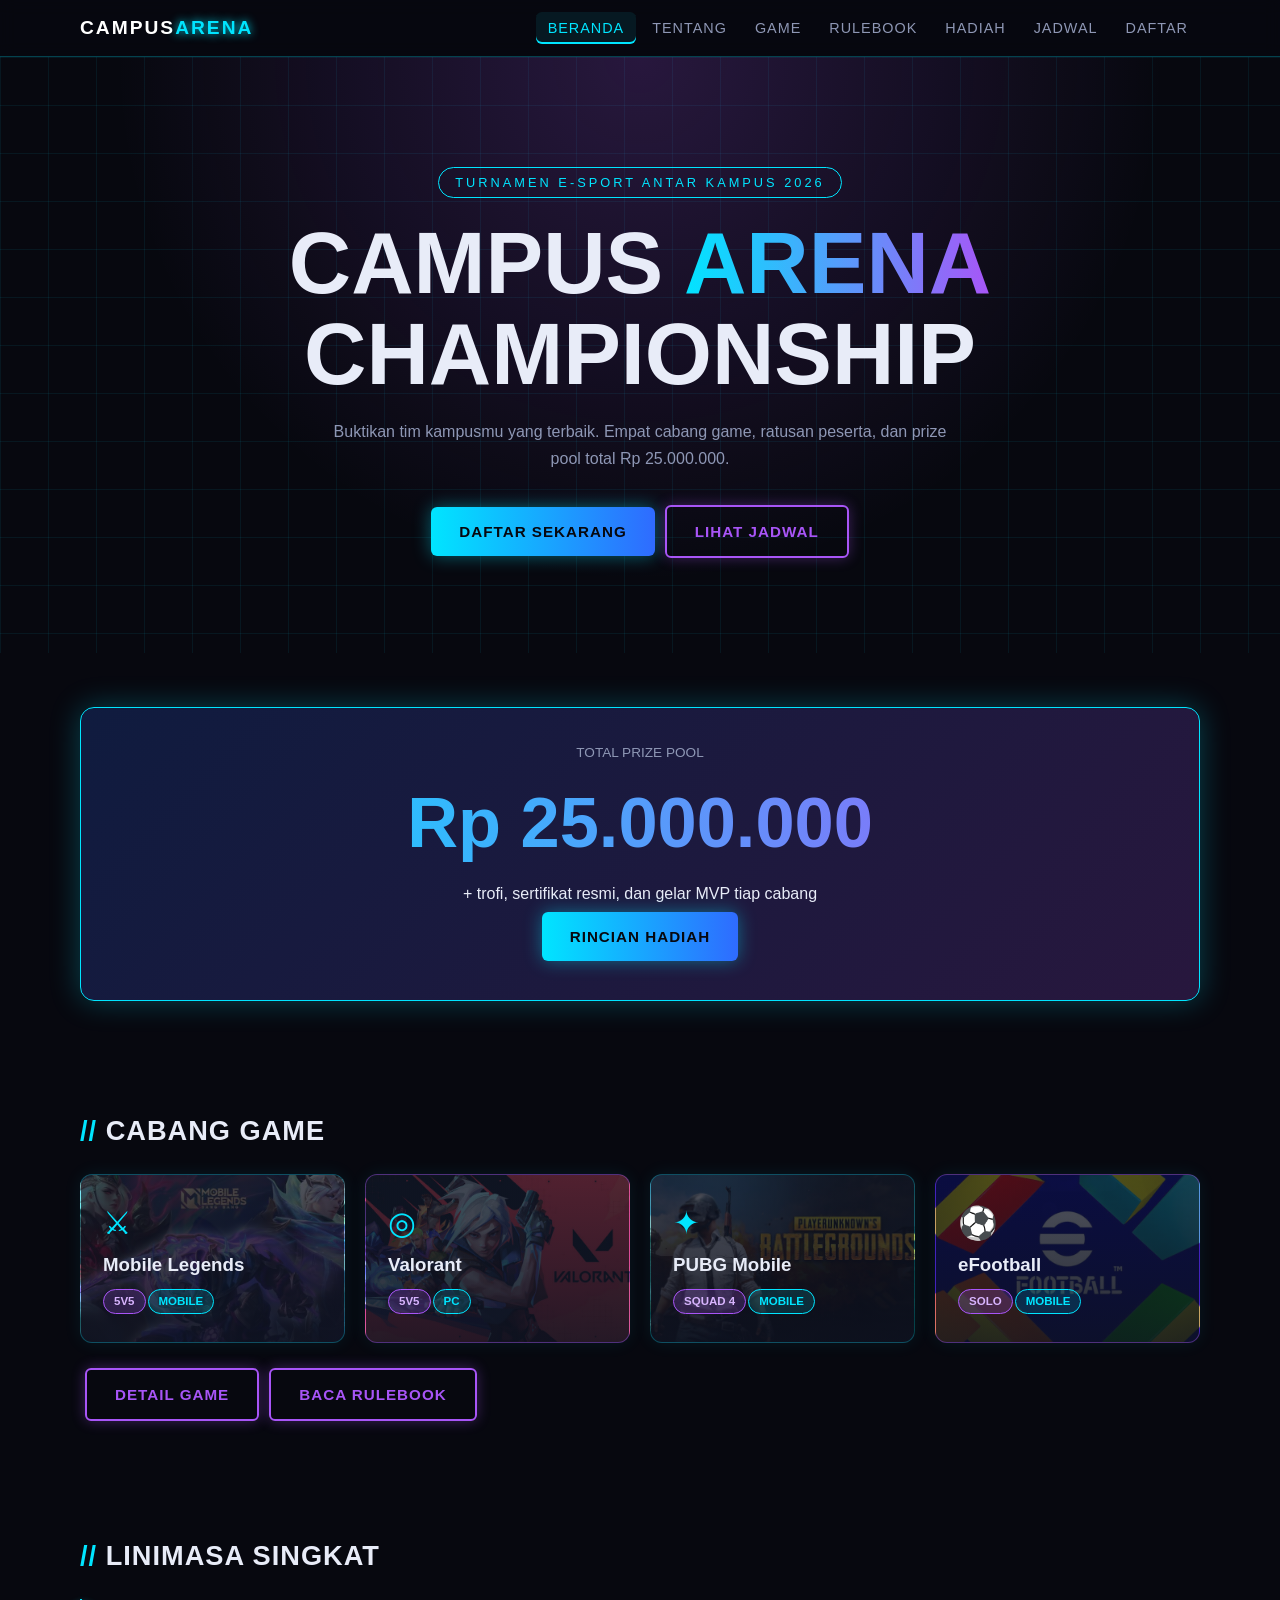
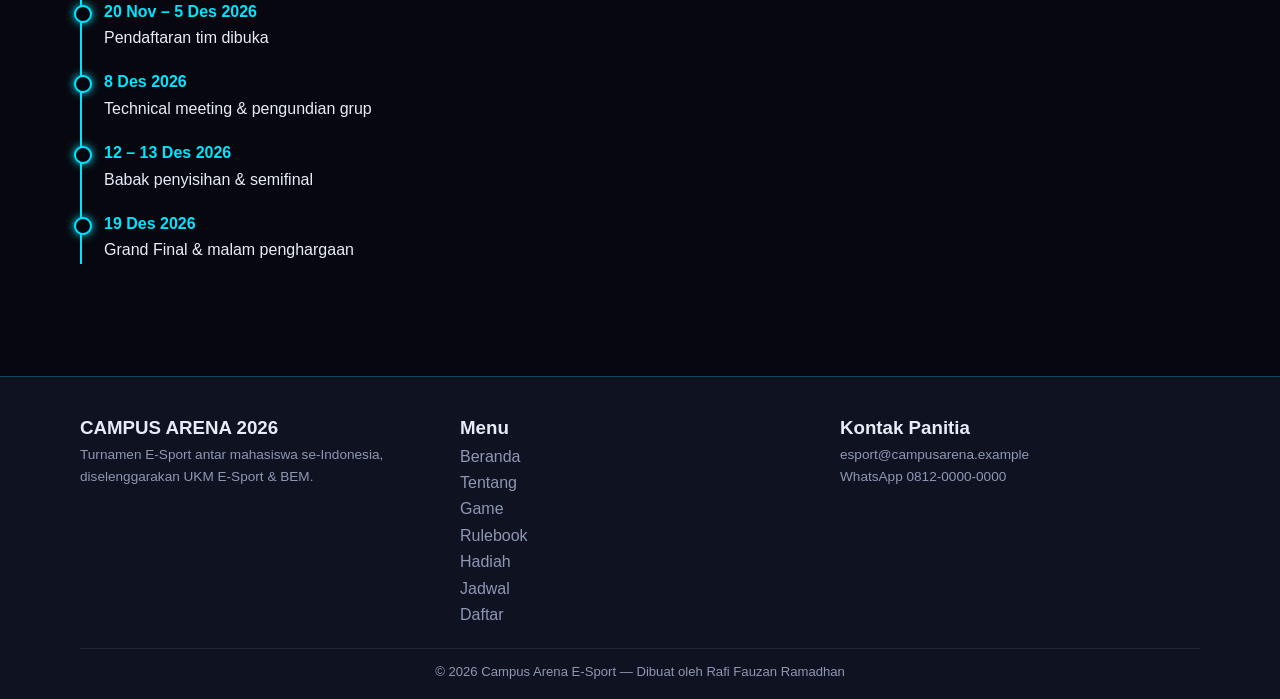
==== index.html @ 854ea695 "Add files via upload" ====
<!DOCTYPE html>
<html lang="id">

<head>
    <meta charset="UTF-8">
    <meta name="viewport" content="width=device-width,initial-scale=1">
    <title>Beranda | CAMPUS ARENA 2026</title>
    <link rel="stylesheet" href="css/style.css">
</head>

<body>
    <header id="rafi_fauzan_ramadhan_header">
        <div class="rafi_fauzan_ramadhan_wadah rafi_fauzan_ramadhan_bar"><a class="rafi_fauzan_ramadhan_logo"
                href="index.html">CAMPUS<span>ARENA</span></a>
            <button id="rafi_fauzan_ramadhan_tombol_menu" aria-label="Menu">☰</button>
            <ul id="rafi_fauzan_ramadhan_menu_nav">
                <li><a href="index.html" class="rafi_fauzan_ramadhan_aktif">Beranda</a></li>
                <li><a href="tentang.html">Tentang</a></li>
                <li><a href="game.html">Game</a></li>
                <li><a href="rulebook.html">Rulebook</a></li>
                <li><a href="hadiah.html">Hadiah</a></li>
                <li><a href="jadwal.html">Jadwal</a></li>
                <li><a href="kontak.html">Daftar</a></li>
            </ul>
        </div>
    </header>

    <section class="rafi_fauzan_ramadhan_hero">
        <div class="rafi_fauzan_ramadhan_wadah"><span class="rafi_fauzan_ramadhan_label">TURNAMEN E-SPORT ANTAR KAMPUS
                2026</span>
            <h1>CAMPUS <span class="rafi_fauzan_ramadhan_neon">ARENA</span><br>CHAMPIONSHIP</h1>
            <p>Buktikan tim kampusmu yang terbaik. Empat cabang game, ratusan peserta, dan prize pool total Rp
                25.000.000.</p>
            <a class="rafi_fauzan_ramadhan_tombol" href="kontak.html">Daftar Sekarang</a><a
                class="rafi_fauzan_ramadhan_tombol rafi_fauzan_ramadhan_tombol_garis" href="jadwal.html">Lihat
                Jadwal</a>
        </div>
    </section>
    <section class="rafi_fauzan_ramadhan_seksi">
        <div class="rafi_fauzan_ramadhan_wadah">
            <div class="rafi_fauzan_ramadhan_prize">
                <p class="rafi_fauzan_ramadhan_info">TOTAL PRIZE POOL</p>
                <p class="rafi_fauzan_ramadhan_angka rafi_fauzan_ramadhan_neon">Rp 25.000.000</p>
                <p>+ trofi, sertifikat resmi, dan gelar MVP tiap cabang</p><a class="rafi_fauzan_ramadhan_tombol"
                    href="hadiah.html">Rincian Hadiah</a>
            </div>
        </div>
    </section>
    <section class="rafi_fauzan_ramadhan_seksi">
        <div class="rafi_fauzan_ramadhan_wadah">
            <h2>Cabang Game</h2>
            <div class="rafi_fauzan_ramadhan_grid">
                <div class="rafi_fauzan_ramadhan_kartu rafi_fauzan_ramadhan_bg_ml">
                    <p class="rafi_fauzan_ramadhan_ikon">⚔</p>
                    <h3>Mobile Legends</h3><span class="rafi_fauzan_ramadhan_badge">5v5</span><span
                        class="rafi_fauzan_ramadhan_badge rafi_fauzan_ramadhan_badge_cyan">Mobile</span>
                </div>
                <div class="rafi_fauzan_ramadhan_kartu rafi_fauzan_ramadhan_ungu rafi_fauzan_ramadhan_bg_valorant">
                    <p class="rafi_fauzan_ramadhan_ikon">◎</p>
                    <h3>Valorant</h3><span class="rafi_fauzan_ramadhan_badge">5v5</span><span
                        class="rafi_fauzan_ramadhan_badge rafi_fauzan_ramadhan_badge_cyan">PC</span>
                </div>
                <div class="rafi_fauzan_ramadhan_kartu rafi_fauzan_ramadhan_bg_pubg">
                    <p class="rafi_fauzan_ramadhan_ikon">✦</p>
                    <h3>PUBG Mobile</h3><span class="rafi_fauzan_ramadhan_badge">Squad 4</span><span
                        class="rafi_fauzan_ramadhan_badge rafi_fauzan_ramadhan_badge_cyan">Mobile</span>
                </div>
                <div class="rafi_fauzan_ramadhan_kartu rafi_fauzan_ramadhan_ungu rafi_fauzan_ramadhan_bg_efootball">
                    <p class="rafi_fauzan_ramadhan_ikon">⚽</p>
                    <h3>eFootball</h3><span class="rafi_fauzan_ramadhan_badge">Solo</span><span
                        class="rafi_fauzan_ramadhan_badge rafi_fauzan_ramadhan_badge_cyan">Mobile</span>
                </div>
            </div>
            <p style="margin-top:20px"><a class="rafi_fauzan_ramadhan_tombol rafi_fauzan_ramadhan_tombol_garis"
                    href="game.html">Detail Game</a><a
                    class="rafi_fauzan_ramadhan_tombol rafi_fauzan_ramadhan_tombol_garis" href="rulebook.html">Baca
                    Rulebook</a></p>
        </div>
    </section>
    <section class="rafi_fauzan_ramadhan_seksi">
        <div class="rafi_fauzan_ramadhan_wadah">
            <h2>Linimasa Singkat</h2>
            <ul class="rafi_fauzan_ramadhan_garis">
                <li><b>20 Nov – 5 Des 2026</b><br>Pendaftaran tim dibuka</li>
                <li><b>8 Des 2026</b><br>Technical meeting &amp; pengundian grup</li>
                <li><b>12 – 13 Des 2026</b><br>Babak penyisihan &amp; semifinal</li>
                <li><b>19 Des 2026</b><br>Grand Final &amp; malam penghargaan</li>
            </ul>
        </div>
    </section>
    <footer id="rafi_fauzan_ramadhan_footer">
        <div class="rafi_fauzan_ramadhan_wadah">
            <div class="rafi_fauzan_ramadhan_foot_grid">
                <div>
                    <h3>CAMPUS ARENA 2026</h3>
                    <p class="rafi_fauzan_ramadhan_info">Turnamen E-Sport antar mahasiswa se-Indonesia, diselenggarakan
                        UKM E-Sport &amp; BEM.</p>
                </div>
                <div>
                    <h3>Menu</h3><a href="index.html">Beranda</a><a href="tentang.html">Tentang</a><a
                        href="game.html">Game</a><a href="rulebook.html">Rulebook</a><a href="hadiah.html">Hadiah</a><a
                        href="jadwal.html">Jadwal</a><a href="kontak.html">Daftar</a>
                </div>
                <div>
                    <h3>Kontak Panitia</h3>
                    <p class="rafi_fauzan_ramadhan_info">esport@campusarena.example<br>WhatsApp 0812-0000-0000</p>
                </div>
            </div>
            <p class="rafi_fauzan_ramadhan_hak">© 2026 Campus Arena E-Sport — Dibuat oleh Rafi Fauzan Ramadhan</p>
        </div>
    </footer>
    <script src="js/script.js"></script>
</body>

</html>
---- css/style.css ----
:root{--bg:#07080f;--bg2:#0f1220;--kartu:#141829;--cyan:#00e5ff;--ungu:#a855f7;--biru:#2f6bff;--teks:#e8ecf8;--redup:#8e97b5}
*{box-sizing:border-box;margin:0;padding:0}
body{font-family:'Segoe UI',Arial,sans-serif;background:var(--bg);color:var(--teks);line-height:1.65}
a{color:var(--cyan)}
.rafi_fauzan_ramadhan_wadah{width:min(1120px,92%);margin:auto}
#rafi_fauzan_ramadhan_header{position:sticky;top:0;z-index:50;background:#07080fee;border-bottom:1px solid #00e5ff44;backdrop-filter:blur(8px)}
.rafi_fauzan_ramadhan_bar{display:flex;justify-content:space-between;align-items:center;padding:12px 0}
.rafi_fauzan_ramadhan_logo{font-weight:800;letter-spacing:2px;text-decoration:none;color:#fff;font-size:1.2rem}
.rafi_fauzan_ramadhan_logo span{color:var(--cyan);text-shadow:0 0 10px var(--cyan)}
#rafi_fauzan_ramadhan_menu_nav{display:flex;gap:4px;list-style:none}
#rafi_fauzan_ramadhan_menu_nav a{color:var(--redup);text-decoration:none;padding:8px 12px;border-radius:6px;font-size:.9rem;text-transform:uppercase;letter-spacing:1px}
#rafi_fauzan_ramadhan_menu_nav a:hover,#rafi_fauzan_ramadhan_menu_nav a.rafi_fauzan_ramadhan_aktif{color:var(--cyan);background:#00e5ff15;box-shadow:inset 0 -2px var(--cyan)}
#rafi_fauzan_ramadhan_tombol_menu{display:none;background:none;border:1px solid var(--cyan);color:var(--cyan);font-size:1.6rem;padding:0 10px;border-radius:6px;cursor:pointer}
.rafi_fauzan_ramadhan_hero{padding:110px 0 90px;text-align:center;background:radial-gradient(circle at 50% 0,#a855f733,transparent 60%),linear-gradient(#00e5ff12 1px,transparent 1px) 0 0/48px 48px,linear-gradient(90deg,#00e5ff12 1px,transparent 1px) 0 0/48px 48px}
.rafi_fauzan_ramadhan_label{display:inline-block;border:1px solid var(--cyan);color:var(--cyan);padding:4px 16px;border-radius:30px;font-size:.8rem;letter-spacing:3px}
.rafi_fauzan_ramadhan_hero h1{font-size:clamp(2.4rem,8vw,5.4rem);line-height:1.05;margin:20px 0;font-weight:900;text-transform:uppercase}
.rafi_fauzan_ramadhan_neon{background:linear-gradient(90deg,var(--cyan),var(--ungu),var(--cyan));background-size:200%;-webkit-background-clip:text;background-clip:text;color:transparent;animation:rafi_fauzan_ramadhan_geser 4s linear infinite}
@keyframes rafi_fauzan_ramadhan_geser{to{background-position:200%}}
.rafi_fauzan_ramadhan_hero p{max-width:640px;margin:0 auto 28px;color:var(--redup)}
.rafi_fauzan_ramadhan_tombol{display:inline-block;padding:12px 28px;margin:5px;border-radius:6px;text-decoration:none;font-weight:700;letter-spacing:1px;text-transform:uppercase;border:0;cursor:pointer;font-size:.95rem;color:#07080f;background:linear-gradient(90deg,var(--cyan),var(--biru));box-shadow:0 0 18px #00e5ff66}
.rafi_fauzan_ramadhan_tombol:hover{transform:translateY(-2px);box-shadow:0 0 28px #00e5ffaa}
.rafi_fauzan_ramadhan_tombol_garis{background:none;color:var(--ungu);border:2px solid var(--ungu);box-shadow:0 0 14px #a855f755}
.rafi_fauzan_ramadhan_judul_halaman{padding:60px 0 40px;text-align:center;border-bottom:1px solid #ffffff10;background:radial-gradient(circle at 50% 0,#2f6bff33,transparent 65%)}
.rafi_fauzan_ramadhan_judul_halaman h1{font-size:clamp(1.8rem,5vw,3rem);text-transform:uppercase}
.rafi_fauzan_ramadhan_judul_halaman p{color:var(--redup)}
.rafi_fauzan_ramadhan_seksi{padding:54px 0}.rafi_fauzan_ramadhan_seksi h2{font-size:1.7rem;margin-bottom:20px;text-transform:uppercase;letter-spacing:1px}
.rafi_fauzan_ramadhan_seksi h2::before{content:'// ';color:var(--cyan)}
.rafi_fauzan_ramadhan_grid{display:grid;grid-template-columns:repeat(auto-fit,minmax(240px,1fr));gap:20px}
.rafi_fauzan_ramadhan_kartu{background:var(--kartu);border:1px solid #00e5ff44;border-radius:12px;padding:22px;box-shadow:0 0 18px #00e5ff14;transition:.25s}
.rafi_fauzan_ramadhan_kartu:hover{border-color:var(--cyan);box-shadow:0 0 24px #00e5ff55;transform:translateY(-4px)}
.rafi_fauzan_ramadhan_kartu h3{margin-bottom:6px}.rafi_fauzan_ramadhan_ikon{font-size:2rem;color:var(--cyan)}
.rafi_fauzan_ramadhan_ungu{border-color:#a855f766}.rafi_fauzan_ramadhan_ungu:hover{border-color:var(--ungu);box-shadow:0 0 24px #a855f755}
.rafi_fauzan_ramadhan_badge{display:inline-block;font-size:.72rem;font-weight:700;padding:2px 10px;border-radius:20px;background:#a855f733;color:#d8b4fe;border:1px solid var(--ungu);margin:2px 2px 6px 0;text-transform:uppercase}
.rafi_fauzan_ramadhan_badge_cyan{background:#00e5ff22;color:var(--cyan);border-color:var(--cyan)}
.rafi_fauzan_ramadhan_angka{font-size:2.4rem;font-weight:900}
.rafi_fauzan_ramadhan_prize{text-align:center;padding:34px;border-radius:14px;background:linear-gradient(135deg,#2f6bff33,#a855f733);border:1px solid var(--cyan);box-shadow:0 0 30px #00e5ff44}
.rafi_fauzan_ramadhan_prize .rafi_fauzan_ramadhan_angka{font-size:clamp(2.4rem,8vw,4.4rem)}
.rafi_fauzan_ramadhan_garis{list-style:none;border-left:2px solid var(--cyan);padding-left:22px}
.rafi_fauzan_ramadhan_garis li{position:relative;margin-bottom:18px}
.rafi_fauzan_ramadhan_garis li::before{content:'';position:absolute;left:-30px;top:6px;width:14px;height:14px;border-radius:50%;background:var(--bg);border:2px solid var(--cyan);box-shadow:0 0 8px var(--cyan)}
.rafi_fauzan_ramadhan_garis b{color:var(--cyan)}
.rafi_fauzan_ramadhan_scroll{overflow-x:auto}
table{width:100%;border-collapse:collapse;margin:12px 0;background:var(--kartu);min-width:520px}
th,td{padding:11px 14px;border:1px solid #ffffff15;text-align:left}
th{background:#00e5ff1f;color:var(--cyan);text-transform:uppercase;font-size:.85rem;letter-spacing:1px}
tr:hover td{background:#ffffff08}
.rafi_fauzan_ramadhan_emas{color:#ffd54a}.rafi_fauzan_ramadhan_perak{color:#cfd8e6}.rafi_fauzan_ramadhan_perunggu{color:#e0904f}
.rafi_fauzan_ramadhan_podium{text-align:center}.rafi_fauzan_ramadhan_podium .rafi_fauzan_ramadhan_angka{font-size:1.7rem}
.rafi_fauzan_ramadhan_tab_bar,.rafi_fauzan_ramadhan_filter{display:flex;flex-wrap:wrap;gap:8px;margin-bottom:22px}
.rafi_fauzan_ramadhan_tab_bar button,.rafi_fauzan_ramadhan_filter button{background:var(--kartu);color:var(--redup);border:1px solid #ffffff25;padding:10px 20px;border-radius:6px;cursor:pointer;font-weight:600;font-size:.9rem}
.rafi_fauzan_ramadhan_tab_bar button.rafi_fauzan_ramadhan_aktif,.rafi_fauzan_ramadhan_filter button.rafi_fauzan_ramadhan_aktif,.rafi_fauzan_ramadhan_tab_bar button:hover,.rafi_fauzan_ramadhan_filter button:hover{color:#07080f;background:var(--cyan);border-color:var(--cyan);box-shadow:0 0 14px #00e5ff77}
.rafi_fauzan_ramadhan_panel{display:none}.rafi_fauzan_ramadhan_panel.rafi_fauzan_ramadhan_aktif{display:block;animation:rafi_fauzan_ramadhan_muncul .35s}
@keyframes rafi_fauzan_ramadhan_muncul{from{opacity:0;transform:translateY(8px)}}
.rafi_fauzan_ramadhan_aturan{background:var(--kartu);border:1px solid #ffffff20;border-radius:10px;margin-bottom:10px;overflow:hidden}
.rafi_fauzan_ramadhan_aturan_judul{width:100%;text-align:left;background:none;border:0;color:var(--teks);padding:16px 18px;font-size:1rem;font-weight:600;cursor:pointer;display:flex;justify-content:space-between;gap:10px}
.rafi_fauzan_ramadhan_aturan_judul::after{content:'+';color:var(--cyan);font-size:1.3rem}
.rafi_fauzan_ramadhan_aturan.rafi_fauzan_ramadhan_buka{border-color:var(--cyan)}.rafi_fauzan_ramadhan_aturan.rafi_fauzan_ramadhan_buka .rafi_fauzan_ramadhan_aturan_judul::after{content:'−'}
.rafi_fauzan_ramadhan_aturan_isi{display:none;padding:0 18px 16px;color:var(--redup)}.rafi_fauzan_ramadhan_aturan.rafi_fauzan_ramadhan_buka .rafi_fauzan_ramadhan_aturan_isi{display:block}
.rafi_fauzan_ramadhan_aturan_isi li{margin-left:20px}
.rafi_fauzan_ramadhan_sembunyi{display:none!important}
.rafi_fauzan_ramadhan_dua{display:grid;grid-template-columns:1.4fr 1fr;gap:28px;align-items:start}
.rafi_fauzan_ramadhan_form .rafi_fauzan_ramadhan_baris{display:flex;flex-direction:column;margin-bottom:14px}
.rafi_fauzan_ramadhan_form label{font-weight:600;margin-bottom:4px;font-size:.9rem}
.rafi_fauzan_ramadhan_form input,.rafi_fauzan_ramadhan_form select,.rafi_fauzan_ramadhan_form textarea{background:#0b0e1a;color:var(--teks);border:1px solid #ffffff30;border-radius:8px;padding:10px;font:inherit}
.rafi_fauzan_ramadhan_form input:focus,.rafi_fauzan_ramadhan_form select:focus,.rafi_fauzan_ramadhan_form textarea:focus{outline:0;border-color:var(--cyan);box-shadow:0 0 10px #00e5ff55}
.rafi_fauzan_ramadhan_galat{color:#ff5c7a;font-size:.82rem;min-height:1em}
.rafi_fauzan_ramadhan_info{color:var(--redup);font-size:.85rem}
#rafi_fauzan_ramadhan_modal{position:fixed;inset:0;background:#000b;display:none;align-items:center;justify-content:center;z-index:100;padding:16px}
#rafi_fauzan_ramadhan_modal.rafi_fauzan_ramadhan_buka{display:flex}
.rafi_fauzan_ramadhan_modal_isi{background:var(--kartu);border:1px solid var(--cyan);box-shadow:0 0 40px #00e5ff66;border-radius:14px;padding:26px;width:min(520px,100%);max-height:90vh;overflow:auto}
.rafi_fauzan_ramadhan_modal_isi h3{color:var(--cyan);margin-bottom:12px}
.rafi_fauzan_ramadhan_modal_isi dt{color:var(--redup);font-size:.8rem;text-transform:uppercase;margin-top:8px}
.rafi_fauzan_ramadhan_modal_isi dd{white-space:pre-line;word-break:break-word}
#rafi_fauzan_ramadhan_footer{margin-top:40px;padding:36px 0 16px;border-top:1px solid #00e5ff44;background:var(--bg2)}
.rafi_fauzan_ramadhan_foot_grid{display:grid;grid-template-columns:repeat(auto-fit,minmax(200px,1fr));gap:20px}
#rafi_fauzan_ramadhan_footer a{display:block;color:var(--redup);text-decoration:none}#rafi_fauzan_ramadhan_footer a:hover{color:var(--cyan)}
.rafi_fauzan_ramadhan_hak{text-align:center;font-size:.82rem;color:var(--redup);margin-top:20px;border-top:1px solid #ffffff15;padding-top:12px}
@media(max-width:860px){
#rafi_fauzan_ramadhan_tombol_menu{display:block}
#rafi_fauzan_ramadhan_menu_nav{display:none;position:absolute;top:100%;left:0;right:0;background:#07080ffa;flex-direction:column;padding:10px 4%;border-bottom:1px solid var(--cyan)}
#rafi_fauzan_ramadhan_menu_nav.rafi_fauzan_ramadhan_buka{display:flex}
.rafi_fauzan_ramadhan_dua{grid-template-columns:1fr}}

/* Background foto untuk kartu cabang game */
.rafi_fauzan_ramadhan_bg_ml,.rafi_fauzan_ramadhan_bg_valorant,.rafi_fauzan_ramadhan_bg_pubg,.rafi_fauzan_ramadhan_bg_efootball{background-size:cover;background-position:center;background-repeat:no-repeat;position:relative;overflow:hidden}
.rafi_fauzan_ramadhan_bg_ml{background-image:linear-gradient(180deg,rgba(14,18,32,.72),rgba(14,18,32,.90)),url('../img/mlbb.jpg')}
.rafi_fauzan_ramadhan_bg_valorant{background-image:linear-gradient(180deg,rgba(14,18,32,.72),rgba(14,18,32,.90)),url('../img/valorant.jpg')}
.rafi_fauzan_ramadhan_bg_pubg{background-image:linear-gradient(180deg,rgba(14,18,32,.72),rgba(14,18,32,.90)),url('../img/pubg.jpg')}
.rafi_fauzan_ramadhan_bg_efootball{background-image:linear-gradient(180deg,rgba(14,18,32,.72),rgba(14,18,32,.90)),url('../img/efootball.jpg')}
.rafi_fauzan_ramadhan_kartu table{background:rgba(14,18,32,.75);backdrop-filter:blur(4px)}
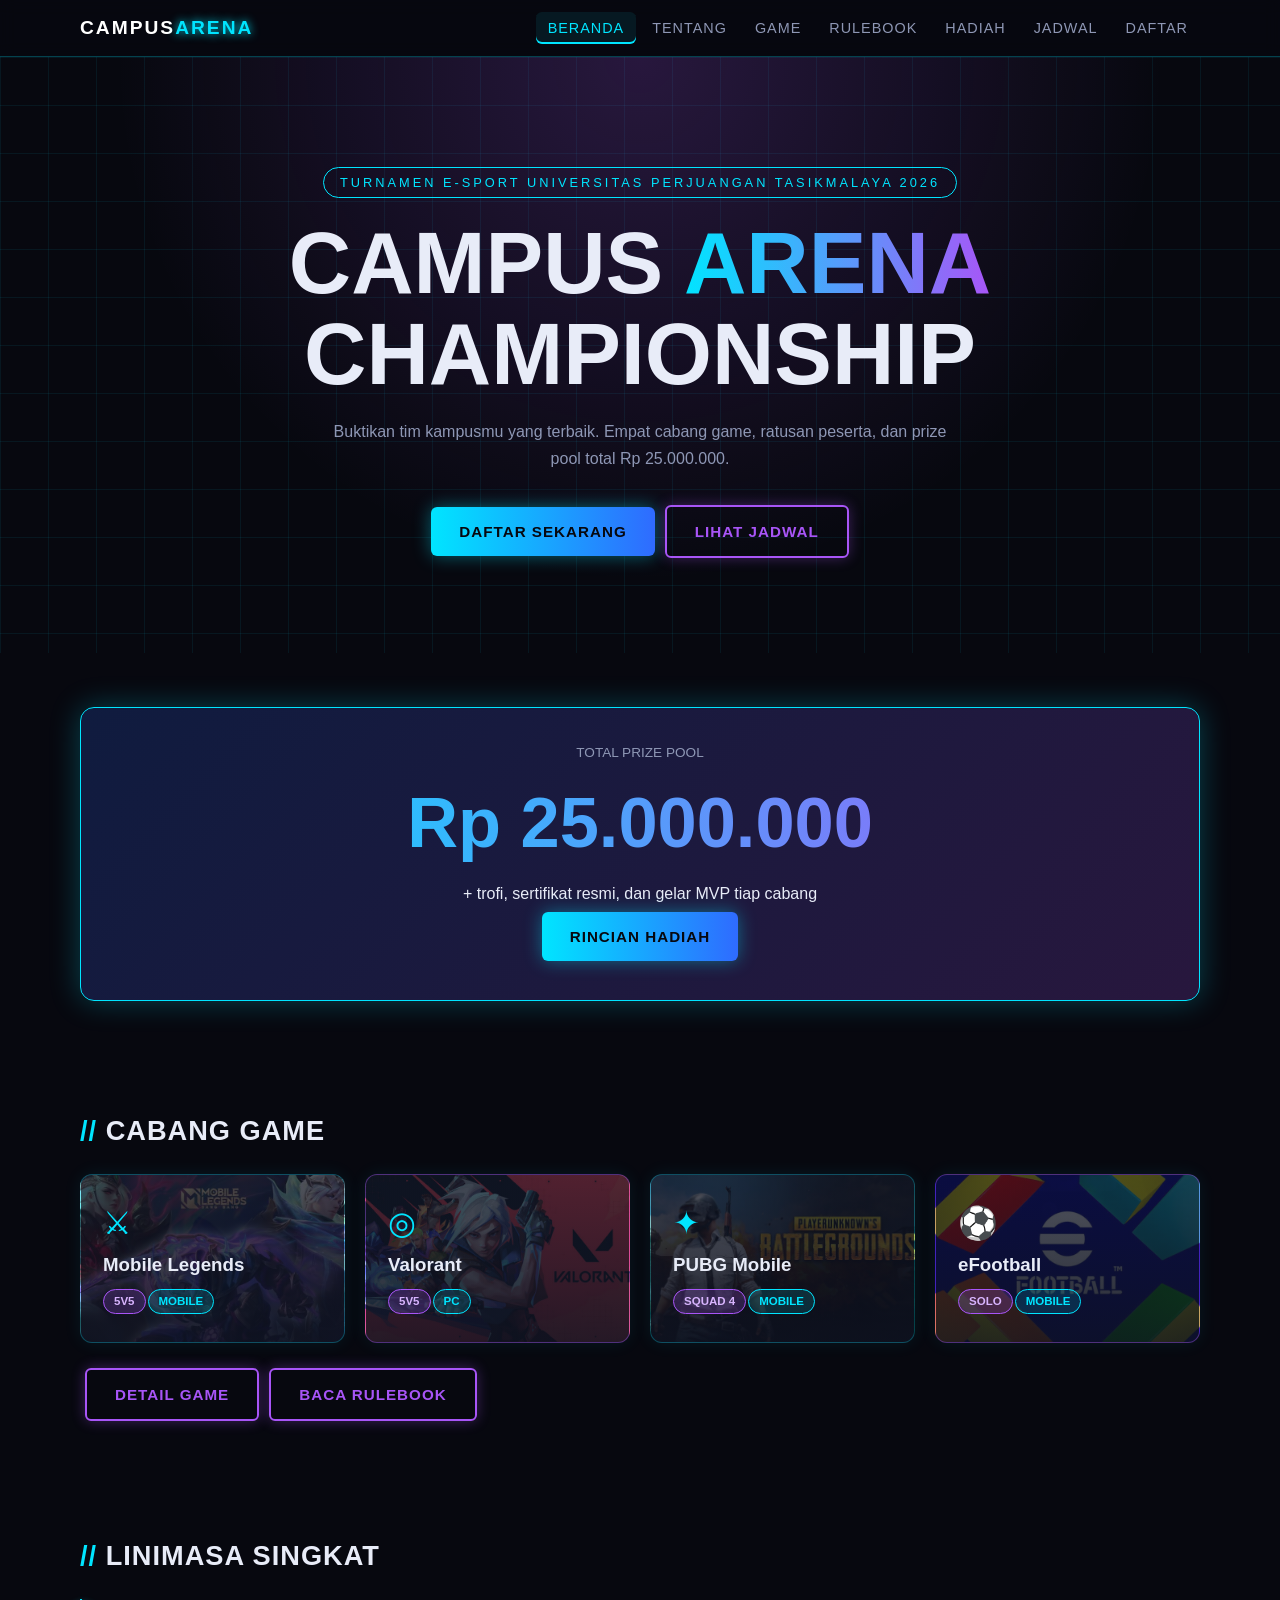
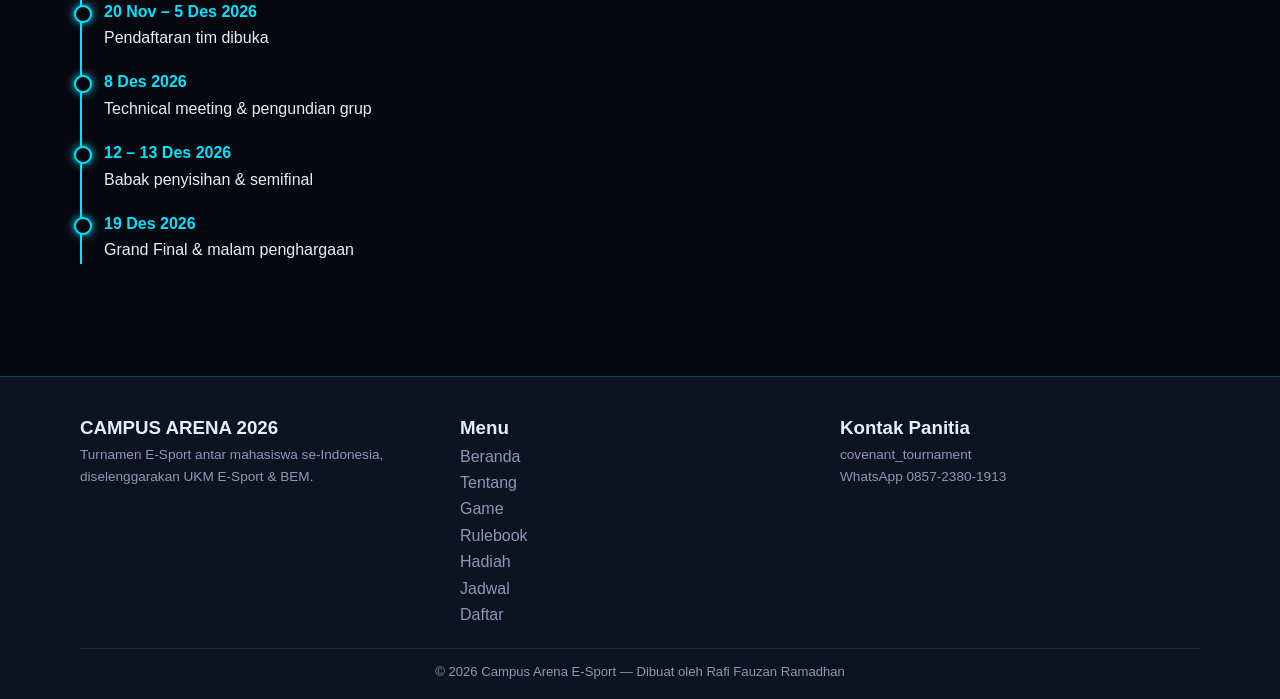
==== commit 6a47a7a0: "Add files via upload" ====
--- a/index.html
+++ b/index.html
@@ -26,7 +26,7 @@
     </header>
 
     <section class="rafi_fauzan_ramadhan_hero">
-        <div class="rafi_fauzan_ramadhan_wadah"><span class="rafi_fauzan_ramadhan_label">TURNAMEN E-SPORT ANTAR KAMPUS
+        <div class="rafi_fauzan_ramadhan_wadah"><span class="rafi_fauzan_ramadhan_label">TURNAMEN E-SPORT UNIVERSITAS PERJUANGAN TASIKMALAYA
                 2026</span>
             <h1>CAMPUS <span class="rafi_fauzan_ramadhan_neon">ARENA</span><br>CHAMPIONSHIP</h1>
             <p>Buktikan tim kampusmu yang terbaik. Empat cabang game, ratusan peserta, dan prize pool total Rp
@@ -103,7 +103,7 @@
                 </div>
                 <div>
                     <h3>Kontak Panitia</h3>
-                    <p class="rafi_fauzan_ramadhan_info">esport@campusarena.example<br>WhatsApp 0812-0000-0000</p>
+                    <p class="rafi_fauzan_ramadhan_info">covenant_tournament<br>WhatsApp 0857-2380-1913</p>
                 </div>
             </div>
             <p class="rafi_fauzan_ramadhan_hak">© 2026 Campus Arena E-Sport — Dibuat oleh Rafi Fauzan Ramadhan</p>
